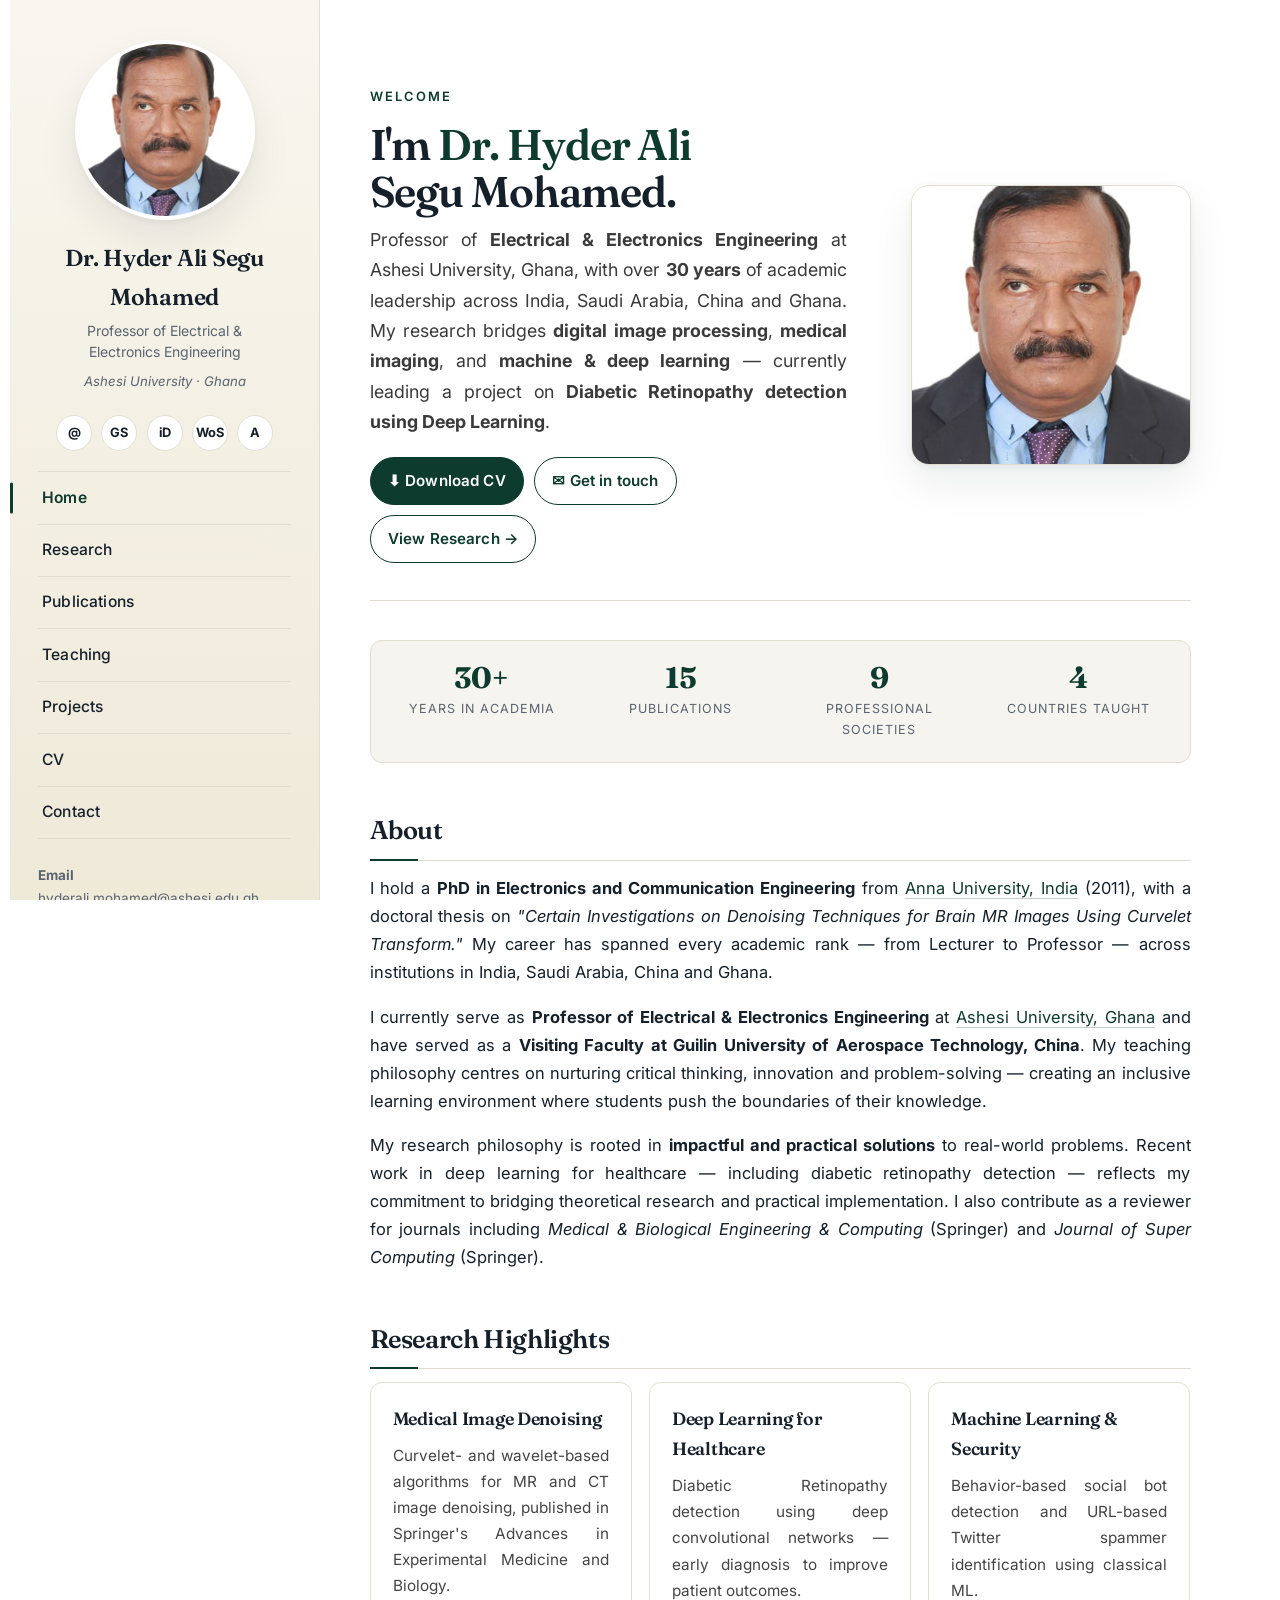
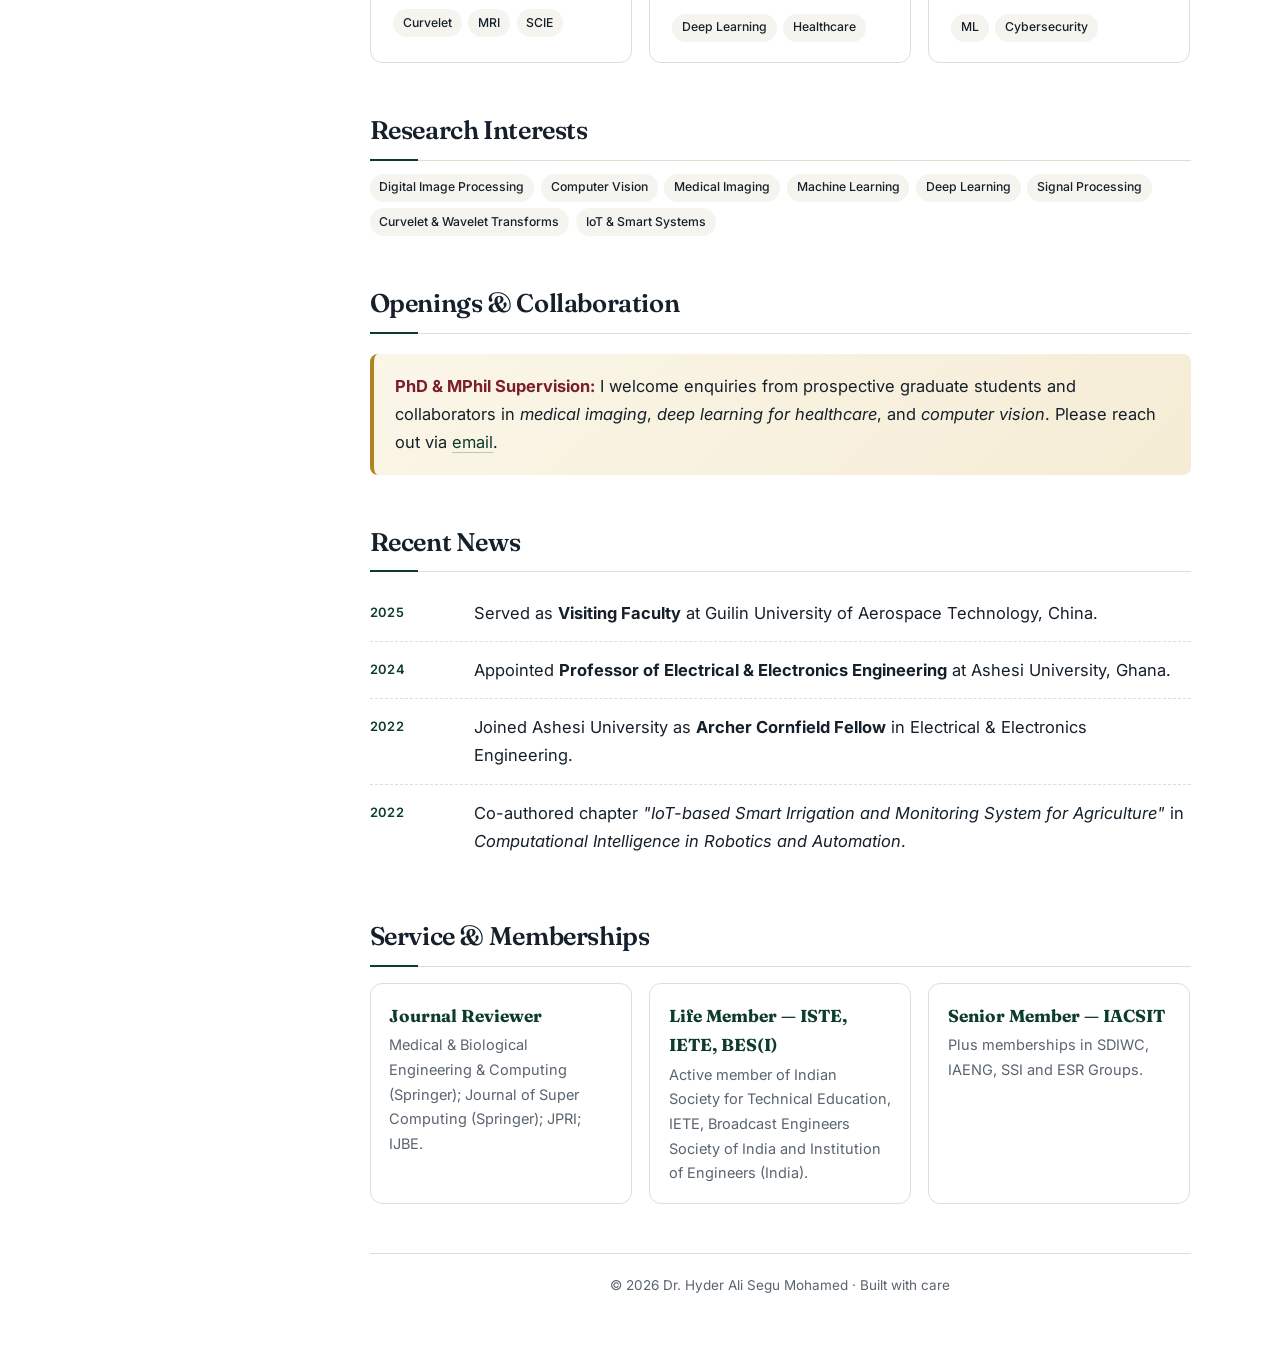
==== index.html @ 1b3dba81 "Add files via upload" ====
<!DOCTYPE html>
<html lang="en">
<head>
<meta charset="UTF-8">
<meta name="viewport" content="width=device-width, initial-scale=1">
<title>Dr. Hyder Ali Segu Mohamed — Professor · Researcher · Educator</title>
<meta name="description" content="Dr. Hyder Ali Segu Mohamed, Professor of Electrical & Electronics Engineering at Ashesi University. 30+ years in academia. Research in digital image processing, medical imaging, machine learning and deep learning.">
<meta name="author" content="Hyder Ali Segu Mohamed">
<meta property="og:title" content="Dr. Hyder Ali Segu Mohamed — Professor · Researcher · Educator">
<meta property="og:description" content="30+ years in academia. Research in image processing, medical imaging, ML & deep learning. Currently at Ashesi University, Ghana.">
<meta property="og:type" content="website">
<link rel="preconnect" href="https://fonts.googleapis.com">
<link rel="preconnect" href="https://fonts.gstatic.com" crossorigin>
<link href="https://fonts.googleapis.com/css2?family=Fraunces:opsz,wght@9..144,400;9..144,600;9..144,700&family=Inter:wght@400;500;600;700&display=swap" rel="stylesheet">
<link rel="stylesheet" href="styles.css">
</head>
<body>
<div class="layout">

<aside class="sidebar" id="sidebar">
  <img class="avatar" src="assets/profile.jpg" alt="Dr. Hyder Ali Segu Mohamed"
       onerror="this.style.background='#dcd6cf';this.removeAttribute('src')">
  <div class="namecard">
    <div class="name">Dr. Hyder Ali Segu Mohamed</div>
    <div class="title">Professor of Electrical &amp;<br>Electronics Engineering</div>
    <div class="affil">Ashesi University · Ghana</div>
  </div>
  <div class="socials">
    <a href="mailto:hyderali.mohamed@ashesi.edu.gh" title="Email">@</a>
    <a href="https://scholar.google.co.in/citations?hl=en&user=rugwMjQAAAAJ" target="_blank" rel="noopener" title="Google Scholar">GS</a>
    <a href="https://orcid.org/0000-0001-9434-0257" target="_blank" rel="noopener" title="ORCID">iD</a>
    <a href="https://www.webofscience.com/wos/author/record/E-9625-2015" target="_blank" rel="noopener" title="Web of Science">WoS</a>
    <a href="https://ashesi.edu.gh/faculty-profile/hyder-ali-segu-mohamed-ph-d/" target="_blank" rel="noopener" title="Faculty page">A</a>
  </div>
  <ul class="nav">
    <li><a href="index.html">Home</a></li>
    <li><a href="research.html">Research</a></li>
    <li><a href="publications.html">Publications</a></li>
    <li><a href="teaching.html">Teaching</a></li>
    <li><a href="projects.html">Projects</a></li>
    <li><a href="cv.html">CV</a></li>
    <li><a href="contact.html">Contact</a></li>
  </ul>
  <div class="contact-block">
    <strong>Email</strong><br>
    <a href="mailto:hyderali.mohamed@ashesi.edu.gh">hyderali.mohamed@ashesi.edu.gh</a><br><br>
    <strong>Office</strong><br>
    Ashesi University<br>1 University Avenue,<br>Berekuso, Ghana
  </div>
</aside>
<button class="menu-toggle" onclick="document.getElementById('sidebar').classList.toggle('open')">☰ Menu</button>

<main class="content">

  <section class="hero reveal">
    <div>
      <div class="eyebrow">Welcome</div>
      <h1>I'm <span class="accent">Dr. Hyder Ali</span><br>Segu Mohamed.</h1>
      <p class="lead">
        Professor of <strong>Electrical &amp; Electronics Engineering</strong> at Ashesi University, Ghana,
        with over <strong>30 years</strong> of academic leadership across India, Saudi Arabia, China and Ghana.
        My research bridges <strong>digital image processing</strong>, <strong>medical imaging</strong>,
        and <strong>machine &amp; deep learning</strong> — currently leading a project on
        <strong>Diabetic Retinopathy detection using Deep Learning</strong>.
      </p>
      <div class="cta-row">
        <a class="btn" href="assets/Hyder_Ali_CV.pdf" target="_blank">⬇ Download CV</a>
        <a class="btn ghost" href="mailto:hyderali.mohamed@ashesi.edu.gh">✉ Get in touch</a>
        <a class="btn ghost" href="research.html">View Research →</a>
      </div>
    </div>
    <img class="hero-photo" src="assets/profile.jpg" alt="Portrait of Dr. Hyder Ali Segu Mohamed"
         onerror="this.style.background='linear-gradient(135deg,#e6e0d3,#cdbfa5)';this.removeAttribute('src')">
  </section>

  <section class="stats reveal" aria-label="At a glance">
    <div class="stat"><span class="num">30+</span><span class="lbl">Years in Academia</span></div>
    <div class="stat"><span class="num">15</span><span class="lbl">Publications</span></div>
    <div class="stat"><span class="num">9</span><span class="lbl">Professional Societies</span></div>
    <div class="stat"><span class="num">4</span><span class="lbl">Countries Taught</span></div>
  </section>

  <section class="section reveal">
    <h2>About</h2>
    <p>
      I hold a <strong>PhD in Electronics and Communication Engineering</strong> from
      <a href="https://www.annauniv.edu/" target="_blank" rel="noopener">Anna University, India</a> (2011),
      with a doctoral thesis on <em>"Certain Investigations on Denoising Techniques for Brain MR Images
      Using Curvelet Transform."</em> My career has spanned every academic rank — from Lecturer to
      Professor — across institutions in India, Saudi Arabia, China and Ghana.
    </p>
    <p>
      I currently serve as <strong>Professor of Electrical &amp; Electronics Engineering</strong> at
      <a href="https://ashesi.edu.gh/faculty-profile/hyder-ali-segu-mohamed-ph-d/" target="_blank" rel="noopener">Ashesi University, Ghana</a>
      and have served as a <strong>Visiting Faculty at Guilin University of Aerospace Technology, China</strong>.
      My teaching philosophy centres on nurturing critical thinking, innovation and problem-solving — creating
      an inclusive learning environment where students push the boundaries of their knowledge.
    </p>
    <p>
      My research philosophy is rooted in <strong>impactful and practical solutions</strong> to real-world
      problems. Recent work in deep learning for healthcare — including diabetic retinopathy detection —
      reflects my commitment to bridging theoretical research and practical implementation.
      I also contribute as a reviewer for journals including <em>Medical &amp; Biological Engineering &amp;
      Computing</em> (Springer) and <em>Journal of Super Computing</em> (Springer).
    </p>
  </section>

  <section class="section reveal">
    <h2>Research Highlights</h2>
    <div class="grid-3">
      <div class="card">
        <h3>Medical Image Denoising</h3>
        <p>Curvelet- and wavelet-based algorithms for MR and CT image denoising, published in Springer's Advances in Experimental Medicine and Biology.</p>
        <div class="tag-row"><span>Curvelet</span><span>MRI</span><span>SCIE</span></div>
      </div>
      <div class="card">
        <h3>Deep Learning for Healthcare</h3>
        <p>Diabetic Retinopathy detection using deep convolutional networks — early diagnosis to improve patient outcomes.</p>
        <div class="tag-row"><span>Deep Learning</span><span>Healthcare</span></div>
      </div>
      <div class="card">
        <h3>Machine Learning &amp; Security</h3>
        <p>Behavior-based social bot detection and URL-based Twitter spammer identification using classical ML.</p>
        <div class="tag-row"><span>ML</span><span>Cybersecurity</span></div>
      </div>
    </div>
  </section>

  <section class="section reveal">
    <h2>Research Interests</h2>
    <div class="tag-row">
      <span>Digital Image Processing</span>
      <span>Computer Vision</span>
      <span>Medical Imaging</span>
      <span>Machine Learning</span>
      <span>Deep Learning</span>
      <span>Signal Processing</span>
      <span>Curvelet &amp; Wavelet Transforms</span>
      <span>IoT &amp; Smart Systems</span>
    </div>
  </section>

  <section class="section reveal">
    <h2>Openings &amp; Collaboration</h2>
    <div class="callout">
      <strong>PhD &amp; MPhil Supervision:</strong>
      I welcome enquiries from prospective graduate students and collaborators in
      <em>medical imaging</em>, <em>deep learning for healthcare</em>, and
      <em>computer vision</em>. Please reach out via
      <a href="mailto:hyderali.mohamed@ashesi.edu.gh">email</a>.
    </div>
  </section>

  <section class="section reveal">
    <h2>Recent News</h2>
    <ul class="news-list">
      <li><span class="date">2025</span><span>Served as <strong>Visiting Faculty</strong> at Guilin University of Aerospace Technology, China.</span></li>
      <li><span class="date">2024</span><span>Appointed <strong>Professor of Electrical &amp; Electronics Engineering</strong> at Ashesi University, Ghana.</span></li>
      <li><span class="date">2022</span><span>Joined Ashesi University as <strong>Archer Cornfield Fellow</strong> in Electrical &amp; Electronics Engineering.</span></li>
      <li><span class="date">2022</span><span>Co-authored chapter <em>"IoT-based Smart Irrigation and Monitoring System for Agriculture"</em> in <em>Computational Intelligence in Robotics and Automation</em>.</span></li>
      <!-- <li><span class="date">MMM YYYY</span><span>Add new news item here.</span></li> -->
    </ul>
  </section>

  <section class="section reveal">
    <h2>Service &amp; Memberships</h2>
    <div class="ribbon">
      <div class="item">
        <div class="k">Journal Reviewer</div>
        <div class="v">Medical &amp; Biological Engineering &amp; Computing (Springer); Journal of Super Computing (Springer); JPRI; IJBE.</div>
      </div>
      <div class="item">
        <div class="k">Life Member — ISTE, IETE, BES(I)</div>
        <div class="v">Active member of Indian Society for Technical Education, IETE, Broadcast Engineers Society of India and Institution of Engineers (India).</div>
      </div>
      <div class="item">
        <div class="k">Senior Member — IACSIT</div>
        <div class="v">Plus memberships in SDIWC, IAENG, SSI and ESR Groups.</div>
      </div>
    </div>
  </section>

  <div class="footer">© <span id="yr"></span> Dr. Hyder Ali Segu Mohamed · Built with care</div>
</main>
</div>
<script>document.getElementById('yr').textContent=new Date().getFullYear();</script>
<script src="script.js"></script>
</body>
</html>
---- styles.css ----
/* ===== Dr. Hyder Ali Segu Mohamed — Academic Site =====
   Distinguished scholarly aesthetic. Retheme via the CSS variables below. */

:root{
  --bg:#ffffff;
  --surface:#f6f4ef;
  --surface-2:#ece7da;
  --text:#15202b;
  --muted:#5a6470;
  --line:#e2ddd1;
  --accent:#0d3b2e;        /* deep emerald (academic, distinguished) */
  --accent-2:#7a1f2b;      /* maroon highlight */
  --gold:#b08322;          /* warm gold accent for dates/awards */
  --max:1260px;
  --sidebar:310px;
  --radius:12px;
  --shadow-sm:0 1px 2px rgba(15,30,40,.05);
  --shadow:0 2px 6px rgba(15,30,40,.06), 0 18px 40px rgba(15,30,40,.08);
  --font-serif:"Fraunces","Source Serif 4","Source Serif Pro",Georgia,"Times New Roman",serif;
  --font-sans:"Inter",-apple-system,BlinkMacSystemFont,"Segoe UI",Roboto,Arial,sans-serif;
}

*{box-sizing:border-box}
html{scroll-behavior:smooth}
html,body{margin:0;padding:0;background:var(--bg);color:var(--text);font-family:var(--font-sans);font-size:16.5px;line-height:1.7;-webkit-font-smoothing:antialiased;text-rendering:optimizeLegibility}
::selection{background:var(--accent);color:#fff}
a{color:var(--accent);text-decoration:none;border-bottom:1px solid rgba(13,59,46,.25);transition:.18s ease}
a:hover{color:var(--accent-2);border-bottom-color:var(--accent-2)}
img{max-width:100%;display:block}
h1,h2,h3,h4{font-family:var(--font-serif);font-weight:600;letter-spacing:-.015em;color:var(--text);margin:0 0 .5em}
h1{font-size:2.6rem;line-height:1.1;letter-spacing:-.025em}
h2{font-size:1.55rem;margin-top:1.8em;padding-bottom:.45rem;border-bottom:1px solid var(--line);position:relative}
h2::after{content:"";position:absolute;left:0;bottom:-1px;width:48px;height:2px;background:var(--accent)}
h3{font-size:1.15rem;margin-top:1.4em}
p{margin:0 0 1em}
hr{border:none;border-top:1px solid var(--line);margin:2rem 0}
code{background:var(--surface);padding:.1em .35em;border-radius:4px;font-size:.92em}

/* ===== Layout ===== */
.layout{display:grid;grid-template-columns:var(--sidebar) 1fr;max-width:var(--max);margin:0 auto;min-height:100vh}
.sidebar{
  position:sticky;top:0;align-self:start;height:100vh;overflow-y:auto;
  padding:2.4rem 1.7rem 2rem;border-right:1px solid var(--line);
  background:linear-gradient(180deg,#f8f6ef 0%,#efe9d8 100%);
}
.content{padding:2.8rem 3rem 4rem;max-width:920px}

/* ===== Sidebar ===== */
.avatar{
  width:180px;height:180px;border-radius:50%;object-fit:cover;
  margin:0 auto 1.1rem;display:block;border:4px solid #fff;box-shadow:var(--shadow);
  background:#ddd;transition:transform .4s ease
}
.avatar:hover{transform:scale(1.03)}
.namecard{text-align:center;margin-bottom:1.4rem}
.namecard .name{font-family:var(--font-serif);font-size:1.4rem;font-weight:600;margin:.2rem 0 .25rem;color:var(--text);letter-spacing:-.01em}
.namecard .title{font-size:.85rem;color:var(--muted);line-height:1.5}
.namecard .affil{font-size:.8rem;color:var(--muted);margin-top:.45rem;font-style:italic}

.nav{list-style:none;padding:0;margin:1.2rem 0 1.5rem;border-top:1px solid var(--line)}
.nav li{border-bottom:1px solid var(--line)}
.nav a{
  display:block;padding:.75rem .25rem;color:var(--text);font-weight:500;font-size:.95rem;
  border:none;letter-spacing:.01em;position:relative;transition:.2s ease
}
.nav a:hover{color:var(--accent);padding-left:.5rem}
.nav a.active{color:var(--accent);font-weight:600}
.nav a.active::before{content:"";position:absolute;left:-1.7rem;top:50%;transform:translateY(-50%);width:3px;height:60%;background:var(--accent);border-radius:2px}

.contact-block{font-size:.82rem;color:var(--muted);line-height:1.75;margin-top:1rem}
.contact-block a{color:var(--muted);word-break:break-all;border:none}
.contact-block a:hover{color:var(--accent)}
.socials{display:flex;gap:.55rem;justify-content:center;margin:.9rem 0 .4rem;flex-wrap:wrap}
.socials a{
  width:36px;height:36px;display:inline-flex;align-items:center;justify-content:center;
  border:1px solid var(--line);border-radius:50%;color:var(--text);font-size:.78rem;font-weight:700;background:#fff;
  border-bottom:1px solid var(--line);transition:.2s ease
}
.socials a:hover{background:var(--accent);color:#fff;border-color:var(--accent);transform:translateY(-2px)}

/* ===== Hero ===== */
.hero{
  display:grid;grid-template-columns:1.4fr .9fr;gap:2.2rem;align-items:center;
  margin:.4rem 0 2.4rem;padding:2rem 0 2.2rem;border-bottom:1px solid var(--line);
}
.hero .eyebrow{text-transform:uppercase;letter-spacing:.18em;font-size:.78rem;color:var(--accent);font-weight:600;margin-bottom:.8rem}
.hero h1{margin-bottom:.6rem}
.hero h1 .accent{color:var(--accent)}
.hero .lead{font-size:1.08rem;color:#3a3a3a}
.hero-photo{
  width:100%;aspect-ratio:1/1;max-width:280px;justify-self:end;
  border-radius:18px;object-fit:cover;box-shadow:var(--shadow);
  background:linear-gradient(135deg,#e6e0d3,#cdbfa5);
  border:1px solid var(--line)
}
.cta-row{display:flex;flex-wrap:wrap;gap:.6rem;margin-top:1.2rem}
.btn{
  display:inline-flex;align-items:center;gap:.45rem;padding:.62rem 1.05rem;
  border-radius:999px;font-size:.92rem;font-weight:600;border:1px solid var(--accent);
  background:var(--accent);color:#fff;cursor:pointer;transition:.2s ease;letter-spacing:.01em
}
.btn:hover{background:#0a2e23;border-color:#0a2e23;color:#fff;transform:translateY(-1px);box-shadow:var(--shadow-sm)}
.btn.ghost{background:transparent;color:var(--accent)}
.btn.ghost:hover{background:var(--accent);color:#fff}

/* ===== Stats strip ===== */
.stats{
  display:grid;grid-template-columns:repeat(4,1fr);gap:1rem;margin:1.4rem 0 2rem;
  padding:1.3rem 1.2rem;background:var(--surface);border-radius:var(--radius);border:1px solid var(--line)
}
.stat{text-align:center}
.stat .num{font-family:var(--font-serif);font-size:1.8rem;font-weight:700;color:var(--accent);line-height:1;display:block}
.stat .lbl{font-size:.76rem;color:var(--muted);text-transform:uppercase;letter-spacing:.08em;margin-top:.35rem;display:block}

/* ===== Content blocks ===== */
.section{margin-bottom:2.2rem}
.lead{font-size:1.05rem;color:#3a3a3a}
.callout{
  background:linear-gradient(135deg,#fbf6e8,#f5ecd5);
  border-left:4px solid var(--gold);padding:1.1rem 1.3rem;border-radius:8px;margin:1.2rem 0
}
.callout strong{color:var(--accent-2)}

.news-list{list-style:none;padding:0;margin:0}
.news-list li{padding:.85rem 0;border-bottom:1px dashed var(--line);display:flex;gap:.9rem;align-items:flex-start}
.news-list li:last-child{border-bottom:none}
.news-list .date{
  flex-shrink:0;font-weight:600;color:var(--accent);font-size:.78rem;
  text-transform:uppercase;letter-spacing:.06em;padding-top:.18rem;min-width:90px
}

.pub-list{list-style:none;padding:0;margin:0;counter-reset:pub}
.pub-list li{padding:1.1rem 0 1.1rem 2.2rem;border-bottom:1px solid var(--line);transition:.2s;position:relative;counter-increment:pub}
.pub-list li::before{
  content:counter(pub);position:absolute;left:0;top:1.2rem;width:1.7rem;text-align:right;
  font-family:var(--font-serif);font-weight:700;color:var(--gold);font-size:.95rem
}
.pub-list li:hover{background:var(--surface);padding-left:2.4rem;border-radius:6px}
.pub-title{font-weight:600;color:var(--text);font-size:1.02rem;font-style:italic}
.pub-authors{color:#333;font-size:.93rem;margin-top:.25rem}
.pub-meta{color:var(--muted);font-size:.88rem;margin-top:.2rem}
.pub-tags{margin-top:.5rem}
.pub-tags span{
  display:inline-block;font-size:.68rem;letter-spacing:.06em;text-transform:uppercase;
  background:#fff;color:var(--accent);border:1px solid var(--line);padding:.18rem .55rem;border-radius:999px;margin-right:.3rem;font-weight:600
}

.timeline{list-style:none;padding:0;margin:0;border-left:2px solid var(--line);padding-left:1.4rem}
.timeline li{position:relative;padding:.5rem 0 1.2rem}
.timeline li::before{
  content:"";position:absolute;left:-1.65rem;top:1rem;width:11px;height:11px;border-radius:50%;
  background:var(--accent);box-shadow:0 0 0 4px #fff,0 0 0 5px var(--line)
}
.timeline .when{font-size:.78rem;color:var(--gold);text-transform:uppercase;letter-spacing:.08em;font-weight:600}
.timeline .what{font-weight:600;margin-top:.15rem;font-size:1.02rem}
.timeline .where{color:var(--muted);font-size:.93rem;margin-top:.15rem}

.grid-2{display:grid;grid-template-columns:1fr 1fr;gap:1.2rem}
.grid-3{display:grid;grid-template-columns:repeat(3,1fr);gap:1rem}
.card{
  border:1px solid var(--line);border-radius:var(--radius);padding:1.25rem 1.35rem;background:#fff;
  transition:.25s ease;position:relative;overflow:hidden
}
.card::before{content:"";position:absolute;left:0;top:0;width:3px;height:0;background:var(--accent);transition:.3s}
.card:hover{box-shadow:var(--shadow);transform:translateY(-3px);border-color:#d9d1c0}
.card:hover::before{height:100%}
.card h3{margin-top:0;font-size:1.08rem;color:var(--text)}
.card p{font-size:.93rem;color:#444;margin-bottom:.45rem}

.tag-row{display:flex;flex-wrap:wrap;gap:.4rem;margin-top:.6rem}
.tag-row span{font-size:.74rem;background:var(--surface);padding:.22rem .6rem;border-radius:999px;color:var(--text);font-weight:500}

.ribbon{display:grid;grid-template-columns:repeat(3,1fr);gap:1rem;margin:1rem 0}
.ribbon .item{padding:1rem 1.15rem;background:#fff;border:1px solid var(--line);border-radius:var(--radius)}
.ribbon .item .k{font-family:var(--font-serif);font-size:1.05rem;color:var(--accent);font-weight:700}
.ribbon .item .v{font-size:.88rem;color:var(--muted);margin-top:.2rem}

.reveal{opacity:0;transform:translateY(14px);transition:opacity .7s ease,transform .7s ease}
.reveal.in{opacity:1;transform:none}

.menu-toggle{
  display:none;position:fixed;top:.8rem;left:.8rem;z-index:1000;
  background:var(--accent);color:#fff;border:none;border-radius:8px;padding:.55rem .9rem;font-size:.9rem;cursor:pointer;box-shadow:var(--shadow-sm)
}
.footer{margin-top:3rem;padding-top:1.2rem;border-top:1px solid var(--line);font-size:.82rem;color:var(--muted);text-align:center}

.two-col{column-count:2;column-gap:2rem}
.two-col ul{margin:0;padding-left:1.1rem}
.two-col li{break-inside:avoid;margin:.2rem 0}

@media (max-width: 980px){
  .hero{grid-template-columns:1fr;gap:1.6rem}
  .hero-photo{justify-self:center;max-width:220px}
  .stats{grid-template-columns:repeat(2,1fr)}
  .grid-3{grid-template-columns:1fr}
  .two-col{column-count:1}
}
@media (max-width: 900px){
  .layout{grid-template-columns:1fr}
  .sidebar{
    position:fixed;left:-100%;top:0;width:80%;max-width:320px;height:100vh;z-index:999;
    transition:left .25s ease;border-right:1px solid var(--line)
  }
  .sidebar.open{left:0}
  .menu-toggle{display:block}
  .content{padding:3.8rem 1.3rem 3rem}
  .grid-2{grid-template-columns:1fr}
  .ribbon{grid-template-columns:1fr}
  h1{font-size:2rem}
}



p {
    text-align: justify;
    hyphens: auto; /* Automatically breaks long words at the end of a line if needed */
}
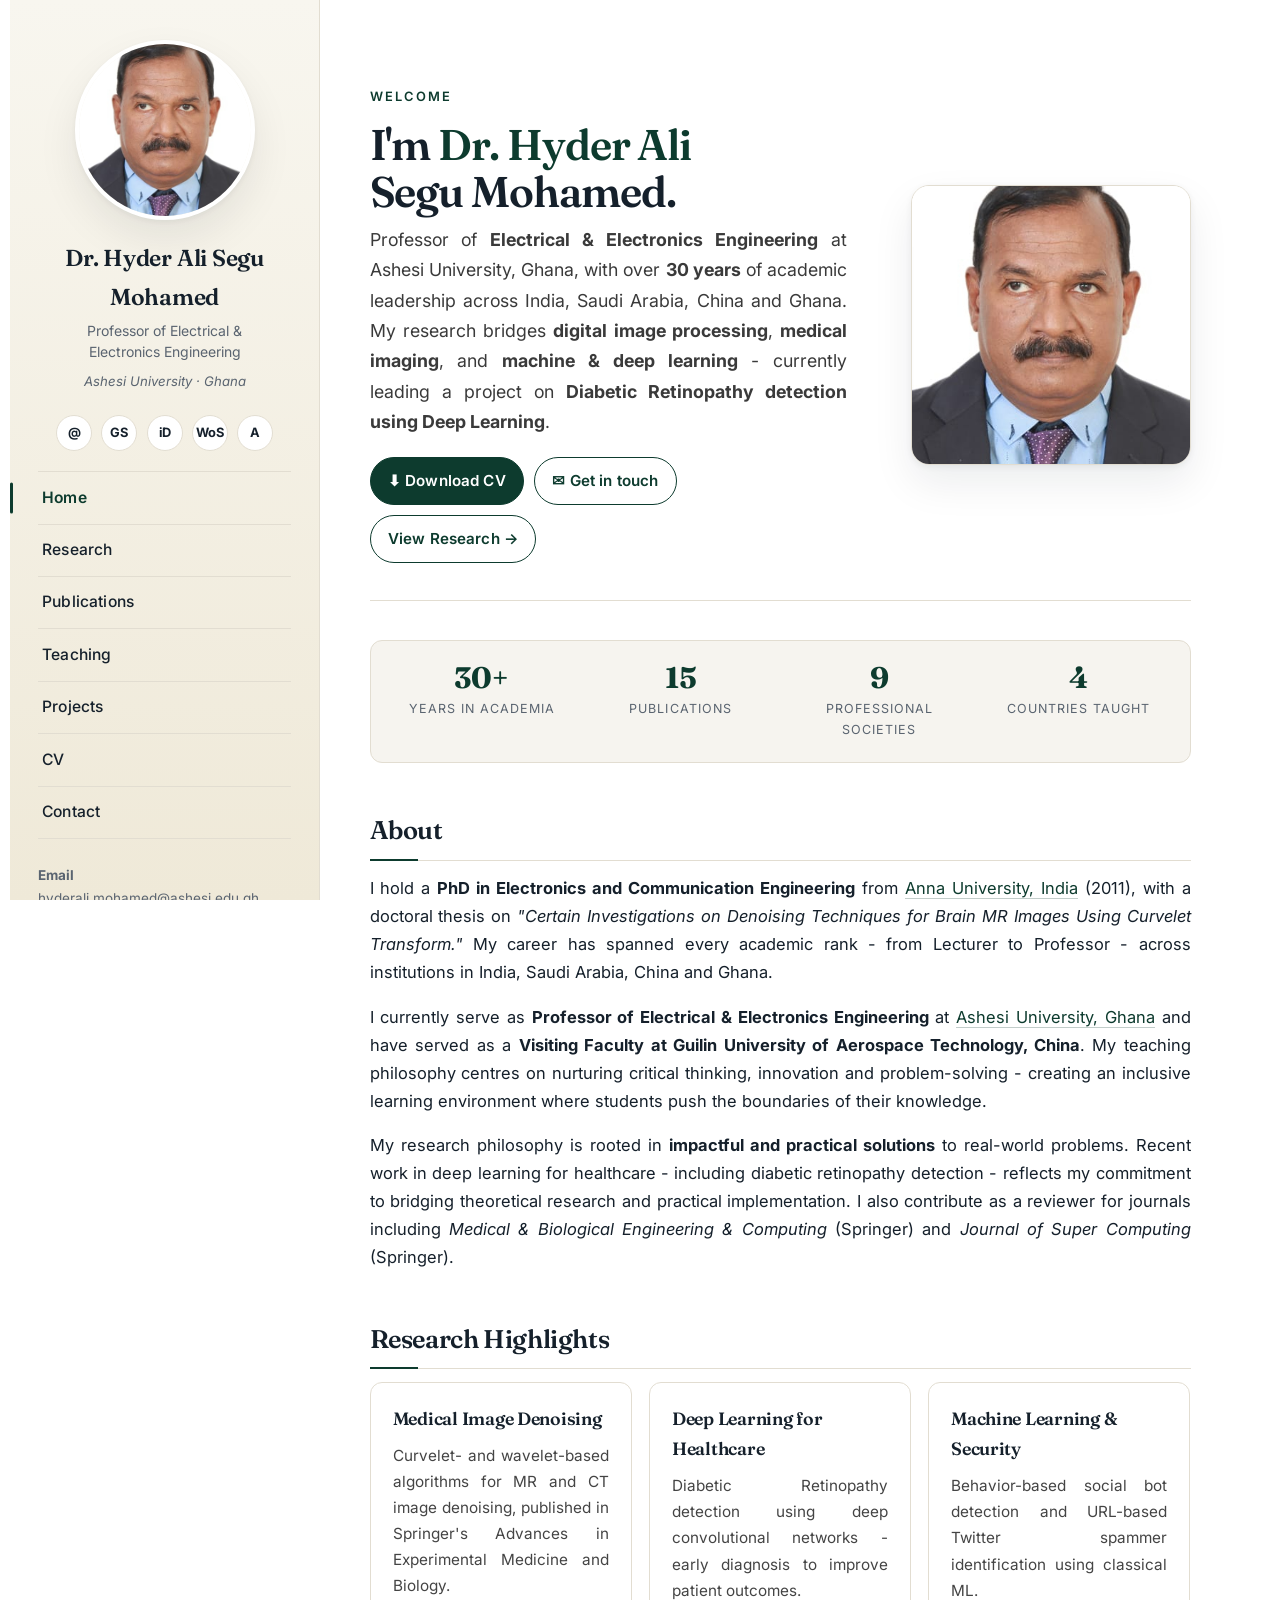
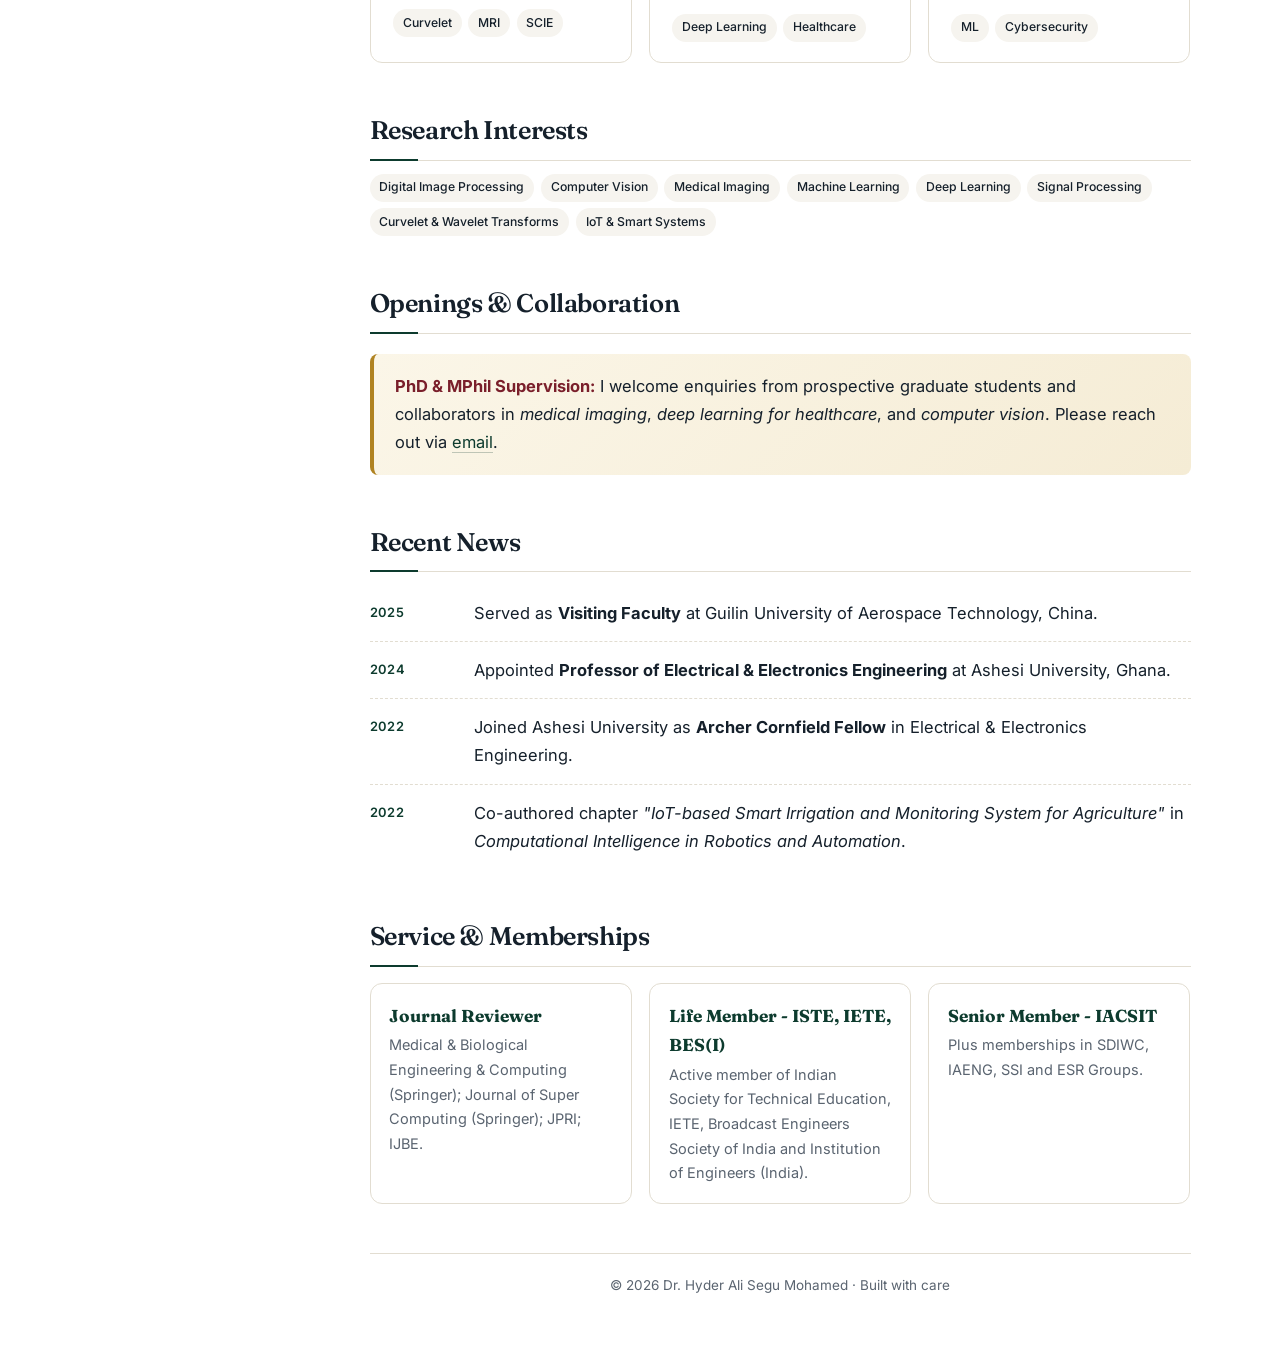
==== commit 3dcde5d9: "Update index.html" ====
--- a/index.html
+++ b/index.html
@@ -3,10 +3,10 @@
 <head>
 <meta charset="UTF-8">
 <meta name="viewport" content="width=device-width, initial-scale=1">
-<title>Dr. Hyder Ali Segu Mohamed — Professor · Researcher · Educator</title>
+<title>Dr. Hyder Ali Segu Mohamed - Professor · Researcher · Educator</title>
 <meta name="description" content="Dr. Hyder Ali Segu Mohamed, Professor of Electrical & Electronics Engineering at Ashesi University. 30+ years in academia. Research in digital image processing, medical imaging, machine learning and deep learning.">
 <meta name="author" content="Hyder Ali Segu Mohamed">
-<meta property="og:title" content="Dr. Hyder Ali Segu Mohamed — Professor · Researcher · Educator">
+<meta property="og:title" content="Dr. Hyder Ali Segu Mohamed - Professor · Researcher · Educator">
 <meta property="og:description" content="30+ years in academia. Research in image processing, medical imaging, ML & deep learning. Currently at Ashesi University, Ghana.">
 <meta property="og:type" content="website">
 <link rel="preconnect" href="https://fonts.googleapis.com">
@@ -60,7 +60,7 @@
         Professor of <strong>Electrical &amp; Electronics Engineering</strong> at Ashesi University, Ghana,
         with over <strong>30 years</strong> of academic leadership across India, Saudi Arabia, China and Ghana.
         My research bridges <strong>digital image processing</strong>, <strong>medical imaging</strong>,
-        and <strong>machine &amp; deep learning</strong> — currently leading a project on
+        and <strong>machine &amp; deep learning</strong> - currently leading a project on
         <strong>Diabetic Retinopathy detection using Deep Learning</strong>.
       </p>
       <div class="cta-row">
@@ -86,19 +86,19 @@
       I hold a <strong>PhD in Electronics and Communication Engineering</strong> from
       <a href="https://www.annauniv.edu/" target="_blank" rel="noopener">Anna University, India</a> (2011),
       with a doctoral thesis on <em>"Certain Investigations on Denoising Techniques for Brain MR Images
-      Using Curvelet Transform."</em> My career has spanned every academic rank — from Lecturer to
-      Professor — across institutions in India, Saudi Arabia, China and Ghana.
+      Using Curvelet Transform."</em> My career has spanned every academic rank - from Lecturer to
+      Professor - across institutions in India, Saudi Arabia, China and Ghana.
     </p>
     <p>
       I currently serve as <strong>Professor of Electrical &amp; Electronics Engineering</strong> at
       <a href="https://ashesi.edu.gh/faculty-profile/hyder-ali-segu-mohamed-ph-d/" target="_blank" rel="noopener">Ashesi University, Ghana</a>
       and have served as a <strong>Visiting Faculty at Guilin University of Aerospace Technology, China</strong>.
-      My teaching philosophy centres on nurturing critical thinking, innovation and problem-solving — creating
+      My teaching philosophy centres on nurturing critical thinking, innovation and problem-solving - creating
       an inclusive learning environment where students push the boundaries of their knowledge.
     </p>
     <p>
       My research philosophy is rooted in <strong>impactful and practical solutions</strong> to real-world
-      problems. Recent work in deep learning for healthcare — including diabetic retinopathy detection —
+      problems. Recent work in deep learning for healthcare - including diabetic retinopathy detection -
       reflects my commitment to bridging theoretical research and practical implementation.
       I also contribute as a reviewer for journals including <em>Medical &amp; Biological Engineering &amp;
       Computing</em> (Springer) and <em>Journal of Super Computing</em> (Springer).
@@ -115,7 +115,7 @@
       </div>
       <div class="card">
         <h3>Deep Learning for Healthcare</h3>
-        <p>Diabetic Retinopathy detection using deep convolutional networks — early diagnosis to improve patient outcomes.</p>
+        <p>Diabetic Retinopathy detection using deep convolutional networks - early diagnosis to improve patient outcomes.</p>
         <div class="tag-row"><span>Deep Learning</span><span>Healthcare</span></div>
       </div>
       <div class="card">
@@ -170,11 +170,11 @@
         <div class="v">Medical &amp; Biological Engineering &amp; Computing (Springer); Journal of Super Computing (Springer); JPRI; IJBE.</div>
       </div>
       <div class="item">
-        <div class="k">Life Member — ISTE, IETE, BES(I)</div>
+        <div class="k">Life Member - ISTE, IETE, BES(I)</div>
         <div class="v">Active member of Indian Society for Technical Education, IETE, Broadcast Engineers Society of India and Institution of Engineers (India).</div>
       </div>
       <div class="item">
-        <div class="k">Senior Member — IACSIT</div>
+        <div class="k">Senior Member - IACSIT</div>
         <div class="v">Plus memberships in SDIWC, IAENG, SSI and ESR Groups.</div>
       </div>
     </div>
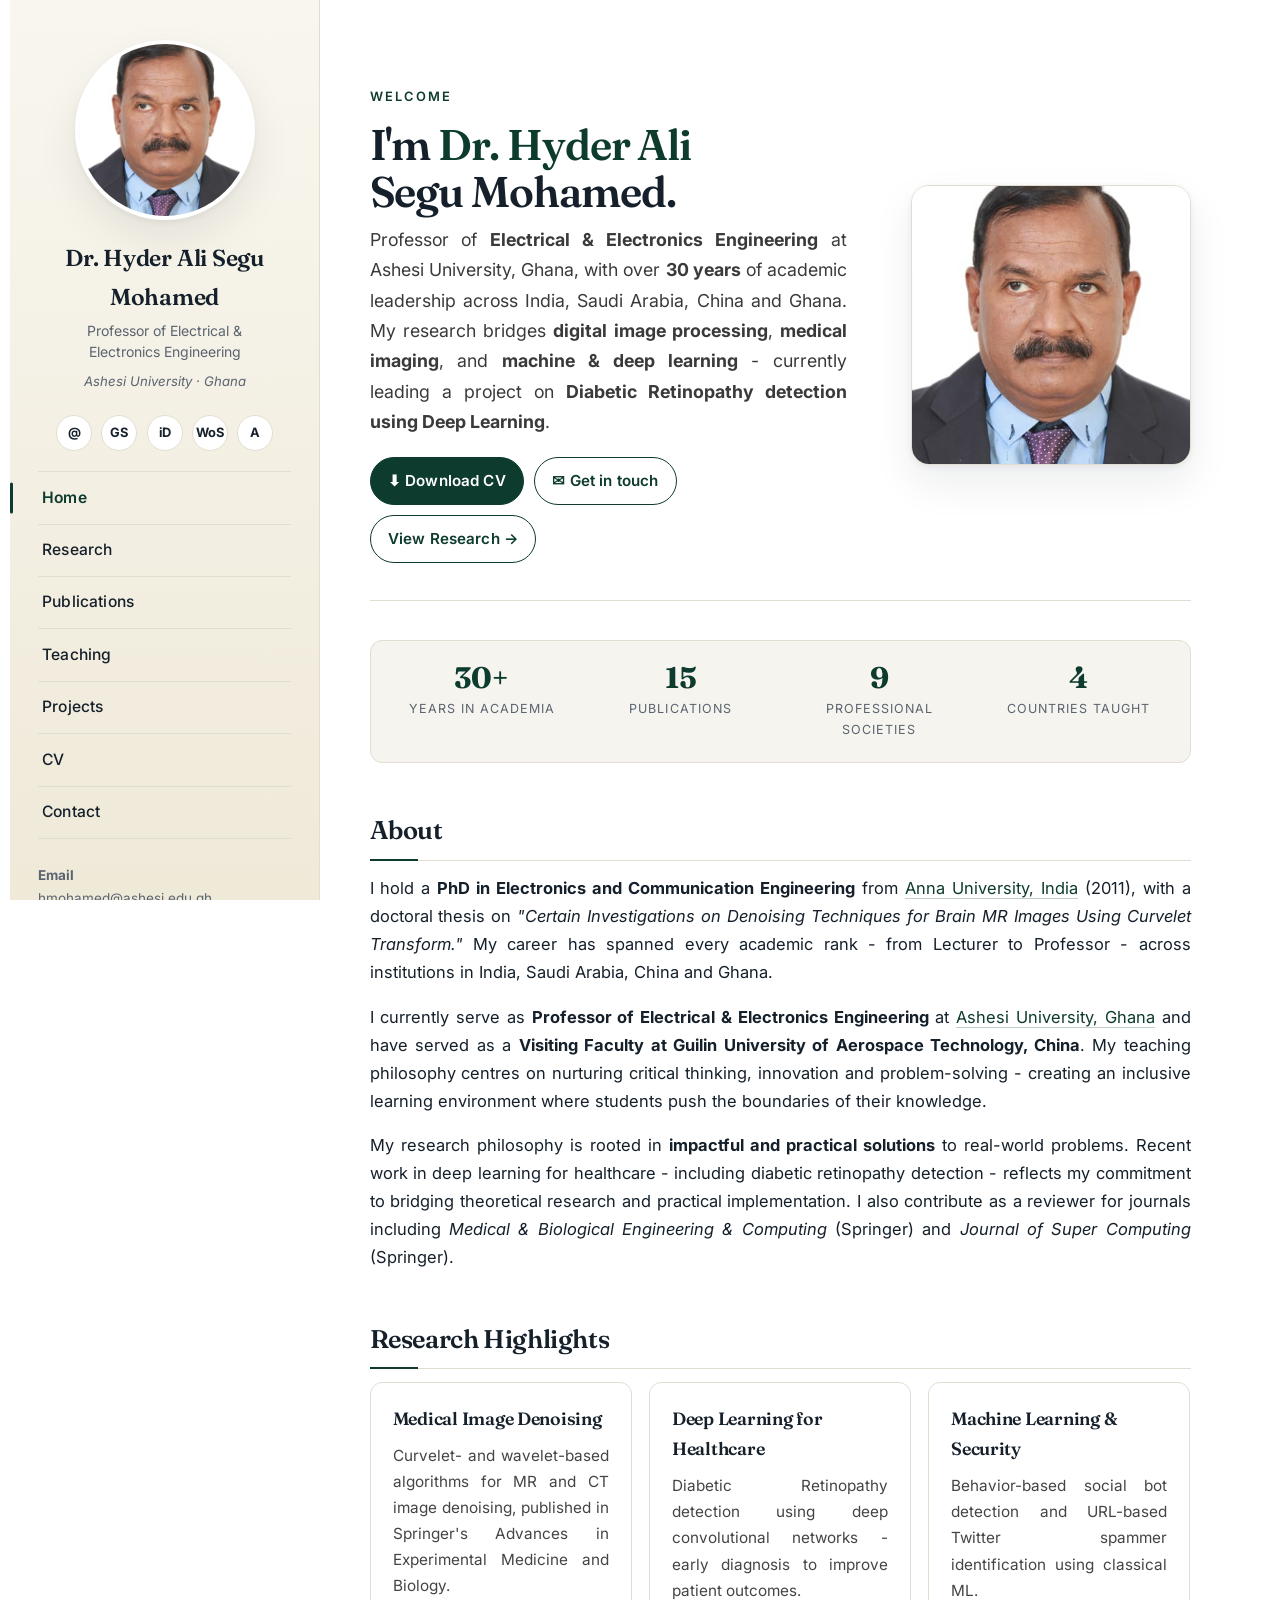
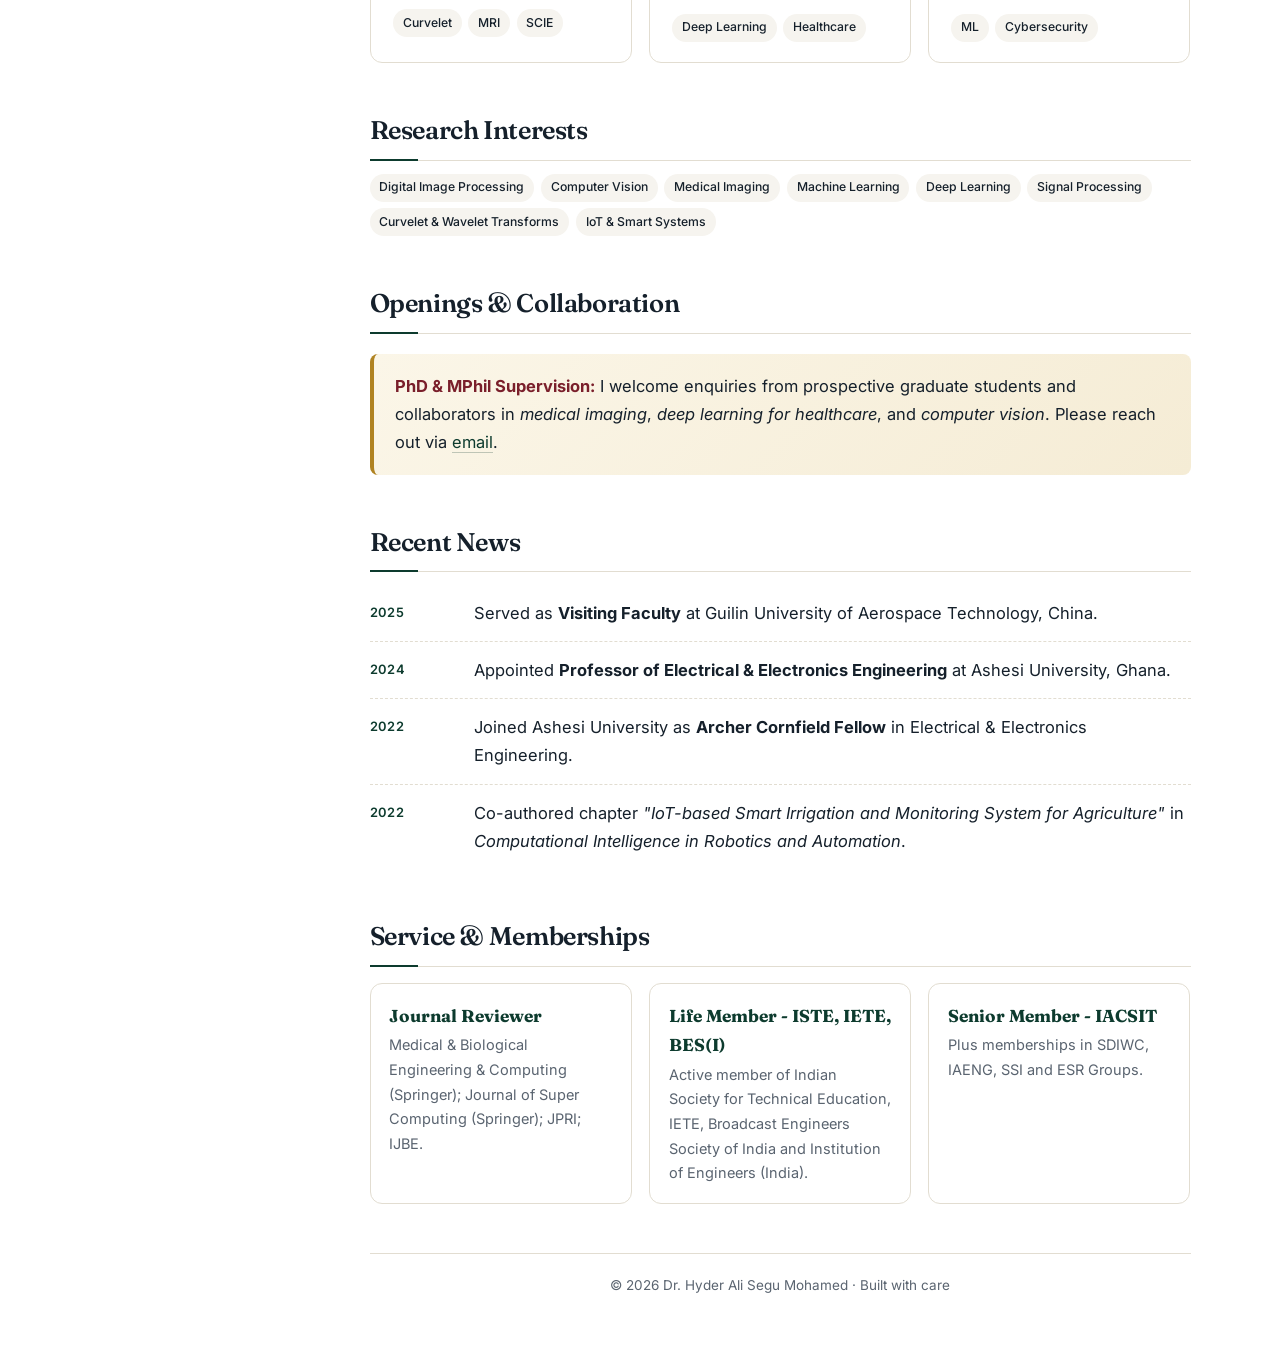
==== commit c431b39f: "Update index.html" ====
--- a/index.html
+++ b/index.html
@@ -26,7 +26,7 @@
     <div class="affil">Ashesi University · Ghana</div>
   </div>
   <div class="socials">
-    <a href="mailto:hyderali.mohamed@ashesi.edu.gh" title="Email">@</a>
+    <a href="mailto: hmohamed@ashesi.edu.gh" title="Email">@</a>
     <a href="https://scholar.google.co.in/citations?hl=en&user=rugwMjQAAAAJ" target="_blank" rel="noopener" title="Google Scholar">GS</a>
     <a href="https://orcid.org/0000-0001-9434-0257" target="_blank" rel="noopener" title="ORCID">iD</a>
     <a href="https://www.webofscience.com/wos/author/record/E-9625-2015" target="_blank" rel="noopener" title="Web of Science">WoS</a>
@@ -43,7 +43,7 @@
   </ul>
   <div class="contact-block">
     <strong>Email</strong><br>
-    <a href="mailto:hyderali.mohamed@ashesi.edu.gh">hyderali.mohamed@ashesi.edu.gh</a><br><br>
+    <a href="mailto: hmohamed@ashesi.edu.gh"> hmohamed@ashesi.edu.gh</a><br><br>
     <strong>Office</strong><br>
     Ashesi University<br>1 University Avenue,<br>Berekuso, Ghana
   </div>
@@ -65,7 +65,7 @@
       </p>
       <div class="cta-row">
         <a class="btn" href="assets/Hyder_Ali_CV.pdf" target="_blank">⬇ Download CV</a>
-        <a class="btn ghost" href="mailto:hyderali.mohamed@ashesi.edu.gh">✉ Get in touch</a>
+        <a class="btn ghost" href="mailto: hmohamed@ashesi.edu.gh">✉ Get in touch</a>
         <a class="btn ghost" href="research.html">View Research →</a>
       </div>
     </div>
@@ -147,7 +147,7 @@
       I welcome enquiries from prospective graduate students and collaborators in
       <em>medical imaging</em>, <em>deep learning for healthcare</em>, and
       <em>computer vision</em>. Please reach out via
-      <a href="mailto:hyderali.mohamed@ashesi.edu.gh">email</a>.
+      <a href="mailto: hmohamed@ashesi.edu.gh">email</a>.
     </div>
   </section>
 
